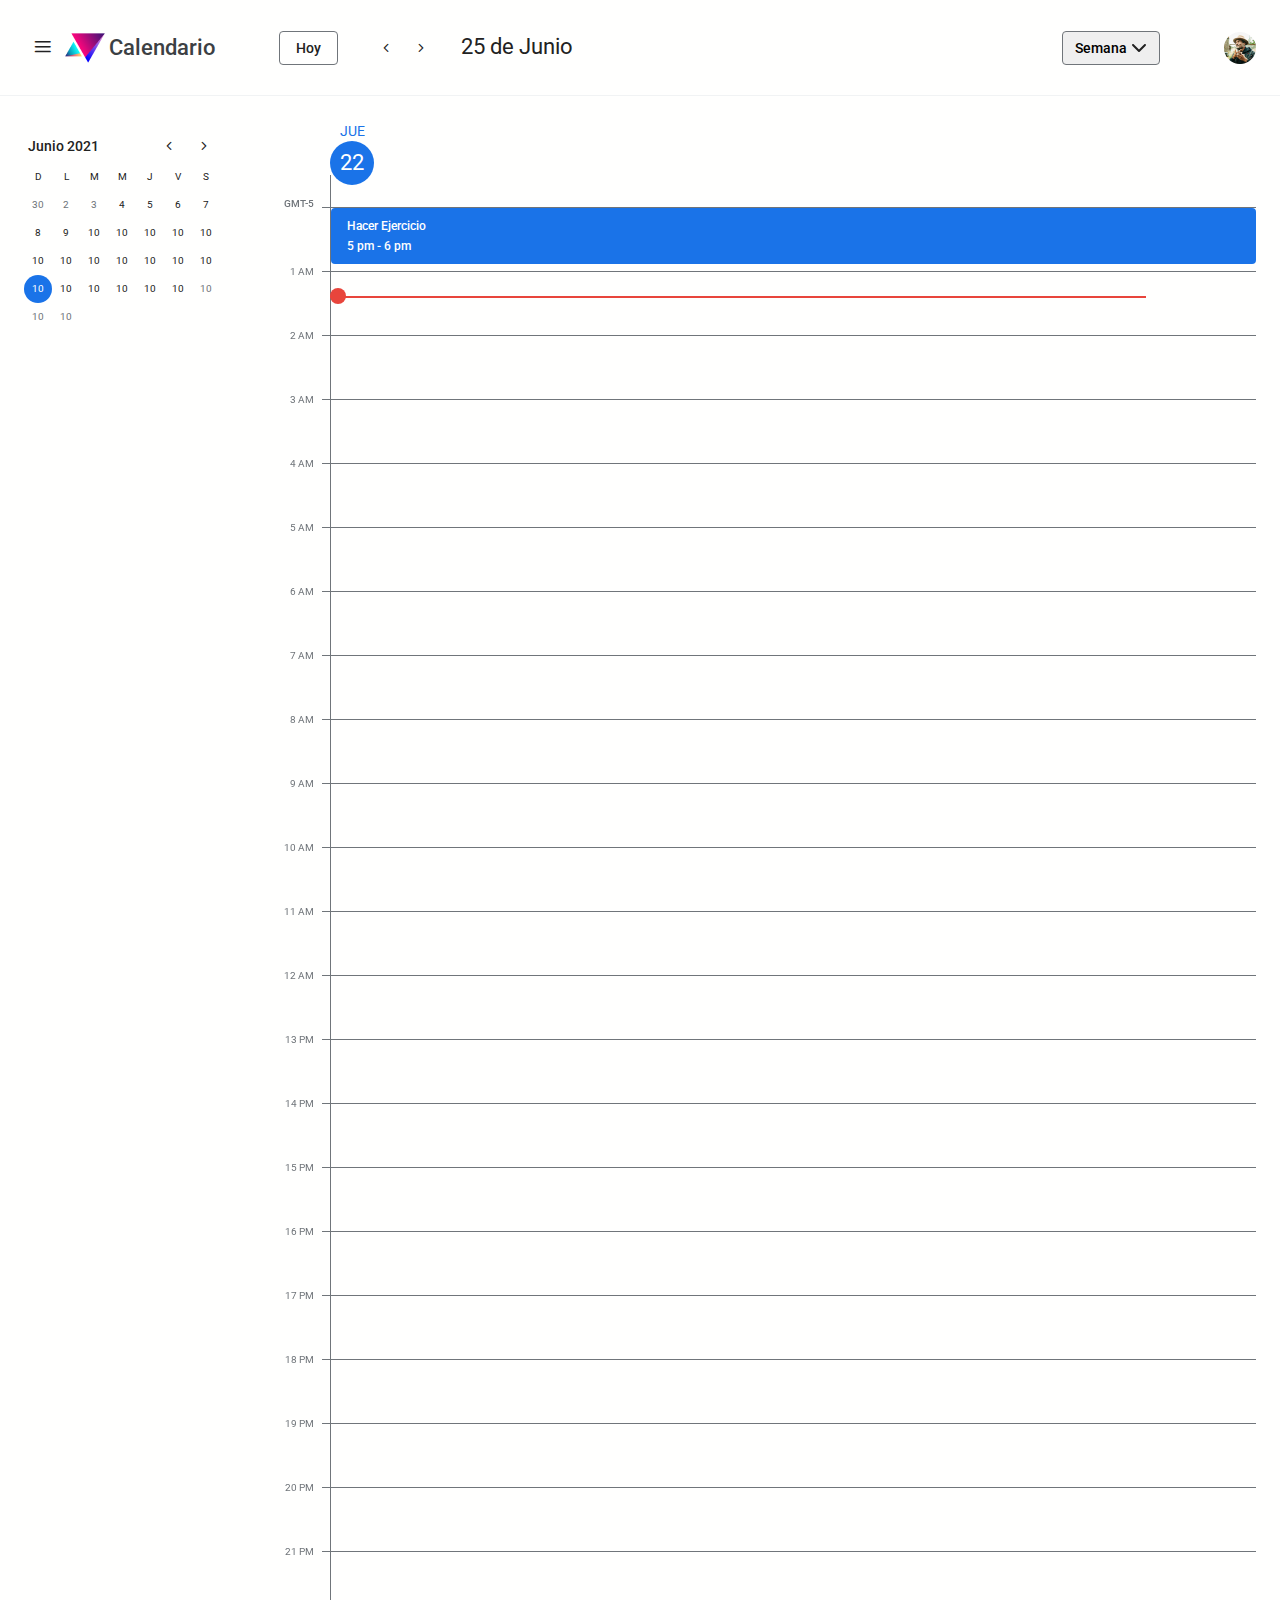
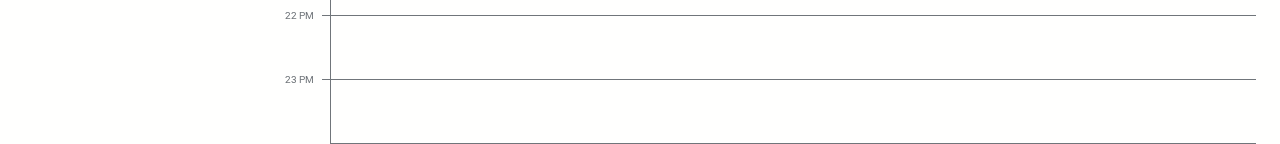
==== calendar-by-day.html @ ebc509bd ":lipstick: done" ====
<!DOCTYPE html>
<html lang="en">

<head>
  <meta charset="UTF-8">
  <meta http-equiv="X-UA-Compatible" content="IE=edge">
  <meta name="viewport" content="width=device-width, initial-scale=1.0">
  <link rel="stylesheet" href="./css/style.css">
  <link rel="preconnect" href="https://fonts.googleapis.com">
  <link rel="preconnect" href="https://fonts.gstatic.com" crossorigin>
  <link href="https://fonts.googleapis.com/css2?family=Roboto:wght@400;500&display=swap" rel="stylesheet">
  <title>Google Calendar</title>
</head>

<body>
  <div class="page">
    <header class="header">
      <div class="header-calendar-1">
        <div class="calendar-1">
          <button class="button is-compact"><i class="icon-hamburguer-button"></i></button>
          <img src="./icons/logo.png" aria-current="Page" aria-label="Calendar" tabindex="-1" alt="logo de la web">
          <h2 class="calendar-text"> Calendario</h2>
        </div>

        <div class="calendar-1-1">
          <a class="button is-secondary" href="#">Hoy</a>
          <div class="calendar-status">
            <span class="calendar-status-navigation">
              <a href="" class="button is-compact" aria-label="Siguiente semana"><i aria-hidden="true"
                  class="icon-chevron-left">
                </i></a>
              <a href="" class="button is-compact" aria-label="Semana anterior"><i aria-hidden="true"
                  class="icon-chevron-right">
                </i></a>
            </span>
            <time class="calendar-status-actual" datetime="25-06-2021">25 de Junio</time>
          </div>
        </div>
      </div>


      <div class="calendar-group-2">
        <select class="select" name="" id="">
          <option value="" selected>Semana</option>
          <option value="">Dia</option>
        </select>
        <img src="./icons/user.png" alt="">
      </div>



    </header>
    <div class="sidebar">
      <div class="mini-calendar" aria-label="Calendario">
        <div class="mini-calendar-status">
          <time class="mini-calendar-days" datetime="2021-06">Junio 2021</time>

          <div class="mini-calendar-navigation">
            <a href="" class="button is-compact" aria-label="Siguiente semana"><i aria-hidden="true"
                class="icon-chevron-left">
              </i></a>
            <a href="" class="button is-compact" aria-label="Semana anterior"><i aria-hidden="true"
                class="icon-chevron-right">
              </i></a>
          </div>

        </div>
        <div class="mini-calendar-header">
          <div class="mini-calendar-week-day">D</div>
          <div class="mini-calendar-week-day">L</div>
          <div class="mini-calendar-week-day">M</div>
          <div class="mini-calendar-week-day">M</div>
          <div class="mini-calendar-week-day">J</div>
          <div class="mini-calendar-week-day">V</div>
          <div class="mini-calendar-week-day">S</div>
        </div>
        <div class="mini-calendar-month">
          <div class="mini-calendar-day is-inactive">30</div>
          <div class="mini-calendar-day is-inactive ">2</div>
          <div class="mini-calendar-day is-inactive">3</div>
          <div class="mini-calendar-day">4</div>
          <div class="mini-calendar-day">5</div>
          <div class="mini-calendar-day">6</div>
          <div class="mini-calendar-day">7</div>
          <div class="mini-calendar-day">8</div>
          <div class="mini-calendar-day">9</div>
          <div class="mini-calendar-day">10</div>
          <div class="mini-calendar-day">10</div>
          <div class="mini-calendar-day">10</div>
          <div class="mini-calendar-day">10</div>
          <div class="mini-calendar-day">10</div>
          <div class="mini-calendar-day">10</div>
          <div class="mini-calendar-day">10</div>
          <div class="mini-calendar-day">10</div>
          <div class="mini-calendar-day">10</div>
          <div class="mini-calendar-day">10</div>
          <div class="mini-calendar-day">10</div>
          <div class="mini-calendar-day">10</div>
          <div class="mini-calendar-day is-selected-calendar">10</div>
          <div class="mini-calendar-day">10</div>
          <div class="mini-calendar-day">10</div>
          <div class="mini-calendar-day">10</div>
          <div class="mini-calendar-day">10</div>
          <div class="mini-calendar-day">10</div>
          <div class="mini-calendar-day is-inactive">10</div>
          <div class="mini-calendar-day is-inactive">10</div>
          <div class="mini-calendar-day is-inactive">10</div>
        </div>

      </div>
    </div>
    <main class="calendar">
      <div class="current-time-day"></div>
      <div id="calendar-week" class="calendar-day">
        <div class="timeZoneCell">GMT-5</div>
        <h2 class="calendarDay is-selected is-day">
          <a href="./index.html">
            <div class="center">
              <time datetime="06-06-2021" aria-label="Domingo 06 de Junio">
                <span class="day-center">JUE</span> <br>
                <span>22</span>
              </time>
            </div>
          </a>
        </h2>
        <span class="hourCell"></span>
        <div tabindex="0" class="taskCell">
          <div class="task" aria-label="Hacer ejercicios">
            <p>Hacer Ejercicio</p>
            <p>
              <time datetime="17:00">5 pm</time> - <time datetime="18:00"> 6 pm</time>
            </p>
          </div>
        </div>
        <span class="hourCell">1 AM</span>
        <div class="taskCell"></div>
        <span class="hourCell">2 AM</span>
        <div class="taskCell"></div>
        <span class="hourCell">3 AM</span>
        <div class="taskCell"></div>
        <span class="hourCell">4 AM</span>
        <div class="taskCell"></div>
        <span class="hourCell">5 AM</span>
        <div class="taskCell"></div>
        <span class="hourCell">6 AM</span>
        <div class="taskCell"></div>
        <span class="hourCell">7 AM</span>
        <div class="taskCell"></div>
        <span class="hourCell">8 AM</span>
        <div class="taskCell"></div>
        <span class="hourCell">9 AM</span>
        <div class="taskCell"></div>
        <span class="hourCell">10 AM</span>
        <div class="taskCell"></div>
        <span class="hourCell">11 AM</span>
        <div class="taskCell"></div>
        <span class="hourCell">12 AM</span>
        <div class="taskCell"></div>
        <span class="hourCell">13 PM</span>
        <div class="taskCell"></div>
        <span class="hourCell">14 PM</span>
        <div class="taskCell"></div>
        <span class="hourCell">15 PM</span>
        <div class="taskCell"></div>
        <span class="hourCell">16 PM</span>
        <div class="taskCell"></div>
        <span class="hourCell">17 PM</span>
        <div class="taskCell"></div>
        <span class="hourCell">18 PM</span>
        <div class="taskCell"></div>
        <span class="hourCell">19 PM</span>
        <div class="taskCell"></div>
        <span class="hourCell">20 PM</span>
        <div class="taskCell"></div>
        <span class="hourCell">21 PM</span>
        <div class="taskCell"></div>
        <span class="hourCell">22 PM</span>
        <div class="taskCell"></div>
        <span class="hourCell">23 PM</span>
        <div class="taskCell"></div>
      </div>
    </main>
  </div>
  <dialog class="modal">
    <form>
      <div class="input is-outstanding">
        <div class="input-body">
          <input required name="title" type="text" placeholder="Design Meet">
        </div>
      </div>
      <div class="input">
        <i class="icon-clock"></i>
        <div class="input-body">
          <input type="date">
          <input type="time">
          <input type="time">
        </div>
      </div>

      <div class="input">
        <i class="icon-users"></i>
        <div class="input-body">
          <input type="text" name="gess" list="gessts" placeholder="Agregar invitados">
          <datalist id="gessts">
            <option value="Juena"></option>
            <option value="Leo"></option>
            <option value="Mnatequilla"></option>
          </datalist>
        </div>
      </div>

      <div class="input">
        <i class="icon-gps"></i>
        <div class="input-body">
          <input type="text" placeholder="Agregar lugar">
        </div>

      </div>

      <div class="input">
        <i class="icon-text"></i>
        <div class="input-body">
          <input type="file" multiple>
        </div>

      </div>

      <div class="input">
        <i class="icon-text"></i>
        <div class="input-body">
          <textarea name="description" id="" placeholder="Agregar descripción o archivo adjuntos" cols="30"
            rows="2"></textarea>
        </div>
      </div>
    </form>

    <div class="modal-actions">
      <button id="close-modal" class="button">Cancelar</button>
      <button class="button is-primary">Guardar</button>
    </div>
  </dialog>
  <script src="./js/app.js" type="module"> </script>
</body>

</html>
---- css/style.css ----
@import url('./icons.css');
@import url('./page.css');
@import url('./global.css');
@import url('./calendar.css');
@import url('./timeZoneCell.css');
@import url('./hourCell.css');
@import url('./current-time.css');
@import url('./button.css');
@import url('./select.css');
@import url('./calendar-status.css');
@import url('./header-calendar.css');
@import url('./mini-calendar.css');
@import url('./modal.css');
@import url('./input.css');
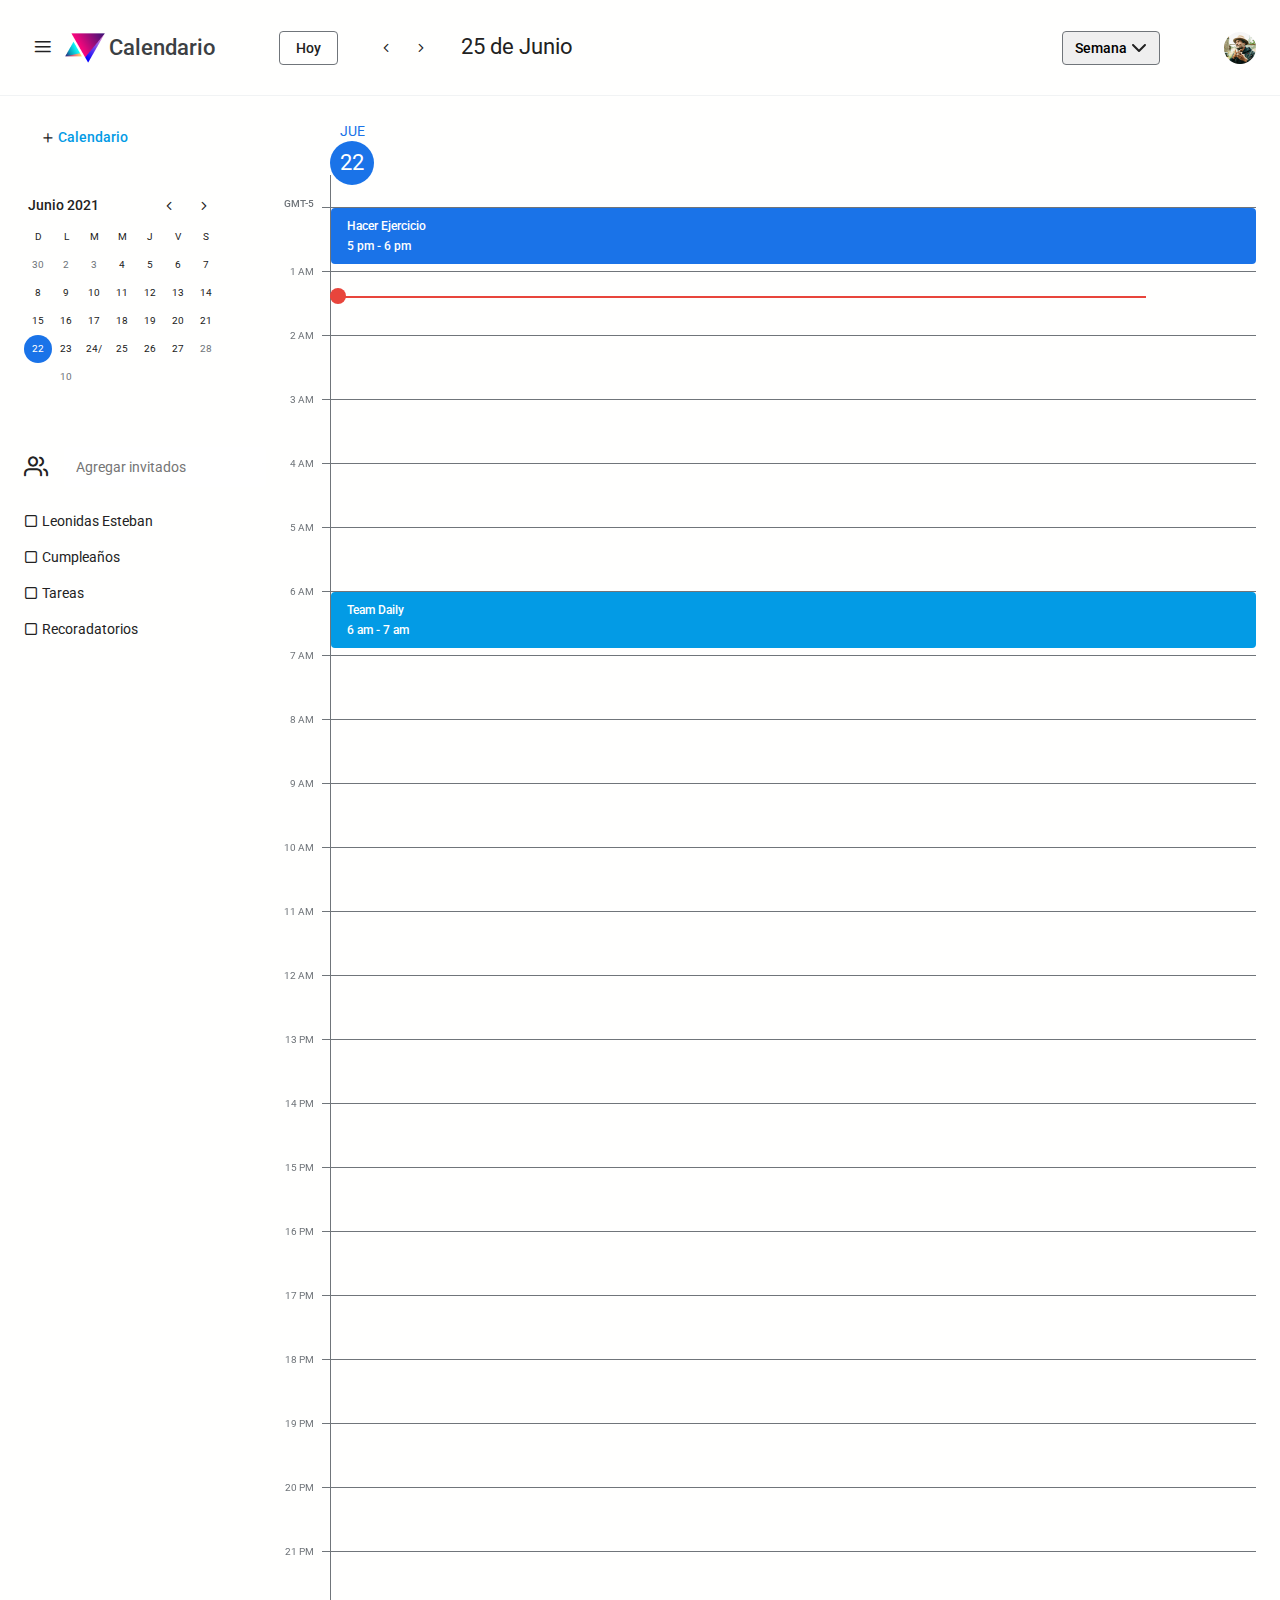
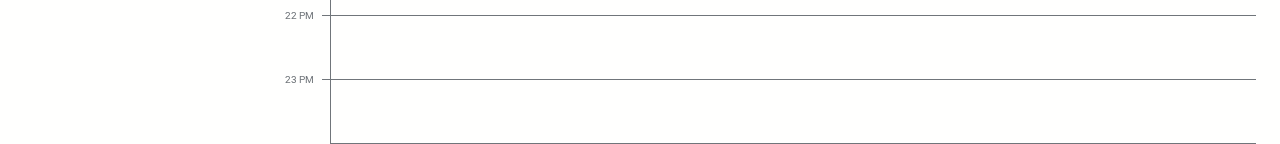
==== commit 528151cc: ":card_file_box:  add dark" ====
--- a/calendar-by-day.html
+++ b/calendar-by-day.html
@@ -51,6 +51,10 @@
 
     </header>
     <div class="sidebar">
+
+      <button class="button is-rounded">
+        <i aria-hidden="true" class="icon-plus"></i> Calendario
+      </button>
       <div class="mini-calendar" aria-label="Calendario">
         <div class="mini-calendar-status">
           <time class="mini-calendar-days" datetime="2021-06">Junio 2021</time>
@@ -85,28 +89,60 @@
           <div class="mini-calendar-day">8</div>
           <div class="mini-calendar-day">9</div>
           <div class="mini-calendar-day">10</div>
-          <div class="mini-calendar-day">10</div>
-          <div class="mini-calendar-day">10</div>
-          <div class="mini-calendar-day">10</div>
-          <div class="mini-calendar-day">10</div>
-          <div class="mini-calendar-day">10</div>
-          <div class="mini-calendar-day">10</div>
-          <div class="mini-calendar-day">10</div>
-          <div class="mini-calendar-day">10</div>
-          <div class="mini-calendar-day">10</div>
-          <div class="mini-calendar-day">10</div>
-          <div class="mini-calendar-day">10</div>
-          <div class="mini-calendar-day is-selected-calendar">10</div>
-          <div class="mini-calendar-day">10</div>
-          <div class="mini-calendar-day">10</div>
-          <div class="mini-calendar-day">10</div>
-          <div class="mini-calendar-day">10</div>
-          <div class="mini-calendar-day">10</div>
+          <div class="mini-calendar-day">11</div>
+          <div class="mini-calendar-day">12</div>
+          <div class="mini-calendar-day">13</div>
+          <div class="mini-calendar-day">14</div>
+          <div class="mini-calendar-day">15</div>
+          <div class="mini-calendar-day">16</div>
+          <div class="mini-calendar-day">17</div>
+          <div class="mini-calendar-day">18</div>
+          <div class="mini-calendar-day">19</div>
+          <div class="mini-calendar-day">20</div>
+          <div class="mini-calendar-day">21</div>
+          <div class="mini-calendar-day is-selected-calendar">22</div>
+          <div class="mini-calendar-day">23</div>
+          <div class="mini-calendar-day">24/</div>
+          <div class="mini-calendar-day">25</div>
+          <div class="mini-calendar-day">26</div>
+          <div class="mini-calendar-day">27</div>
+          <div class="mini-calendar-day is-inactive">28</div>
+          <div class="mini-calendar-day is-inactive"></div>
           <div class="mini-calendar-day is-inactive">10</div>
-          <div class="mini-calendar-day is-inactive">10</div>
-          <div class="mini-calendar-day is-inactive">10</div>
-        </div>
-
+        </div>
+        <div class="mini-calendar-input">
+          <div class="input">
+            <i class="icon-users"></i>
+            <div class="input-body">
+              <input type="text" name="gess" list="gessts" placeholder="Agregar invitados">
+              <datalist id="gessts">
+                <option value="Juena"></option>
+                <option value="Leo"></option>
+                <option value="Mnatequilla"></option>
+              </datalist>
+            </div>
+          </div>
+        </div>
+
+        <div class="mini-invitate-team">
+          <i class="icon-check"></i>
+          <span>Leonidas Esteban</span>
+        </div>
+
+        <div class="mini-invitate-team">
+          <i class="icon-check"></i>
+          <span>Cumpleaños</span>
+        </div>
+
+        <div class="mini-invitate-team">
+          <i class="icon-check"></i>
+          <span>Tareas</span>
+        </div>
+
+        <div class="mini-invitate-team">
+          <i class="icon-check"></i>
+          <span>Recoradatorios</span>
+        </div>
       </div>
     </div>
     <main class="calendar">
@@ -143,7 +179,14 @@
         <span class="hourCell">5 AM</span>
         <div class="taskCell"></div>
         <span class="hourCell">6 AM</span>
-        <div class="taskCell"></div>
+        <div class="taskCell">
+          <div class="task is-secondary-task" aria-label="Hacer ejercicios">
+            <p>Team Daily</p>
+            <p>
+              <time datetime="17:00">6 am</time> - <time datetime="18:00"> 7 am</time>
+            </p>
+          </div>
+        </div>
         <span class="hourCell">7 AM</span>
         <div class="taskCell"></div>
         <span class="hourCell">8 AM</span>
